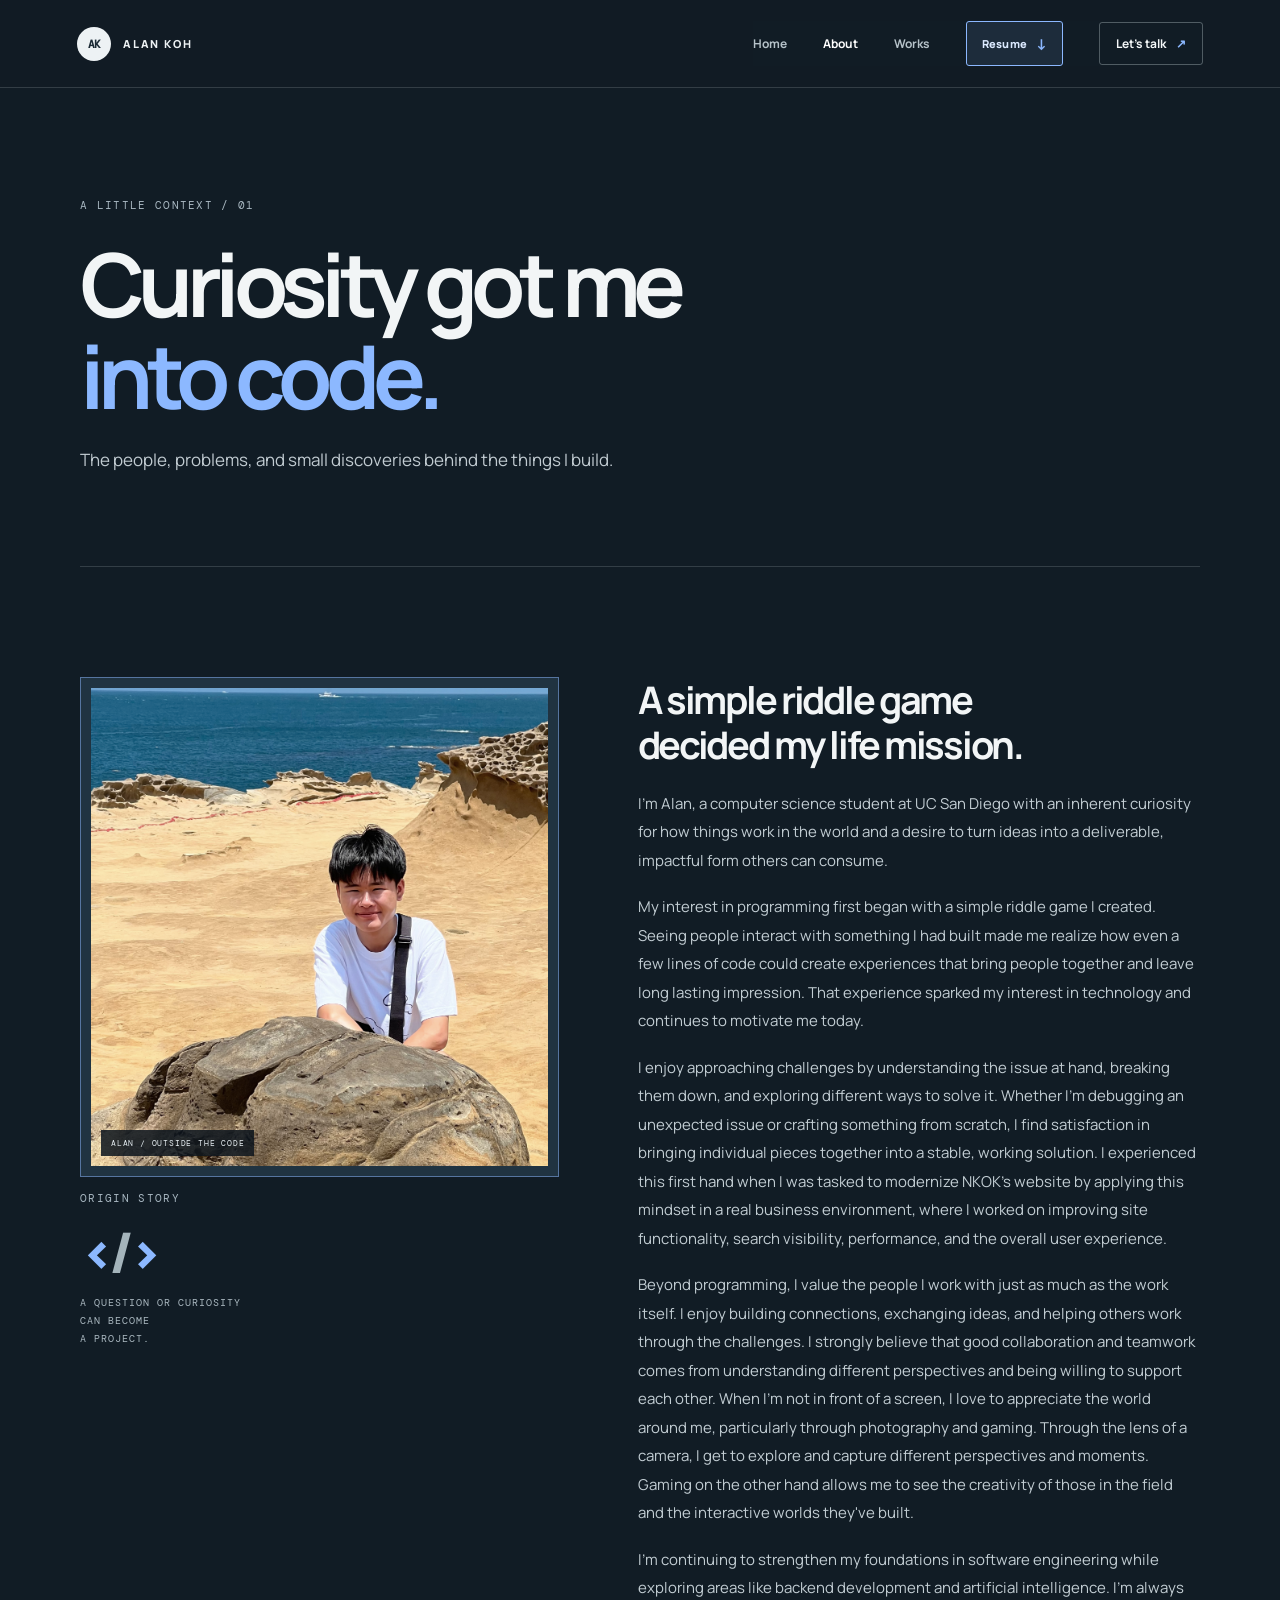
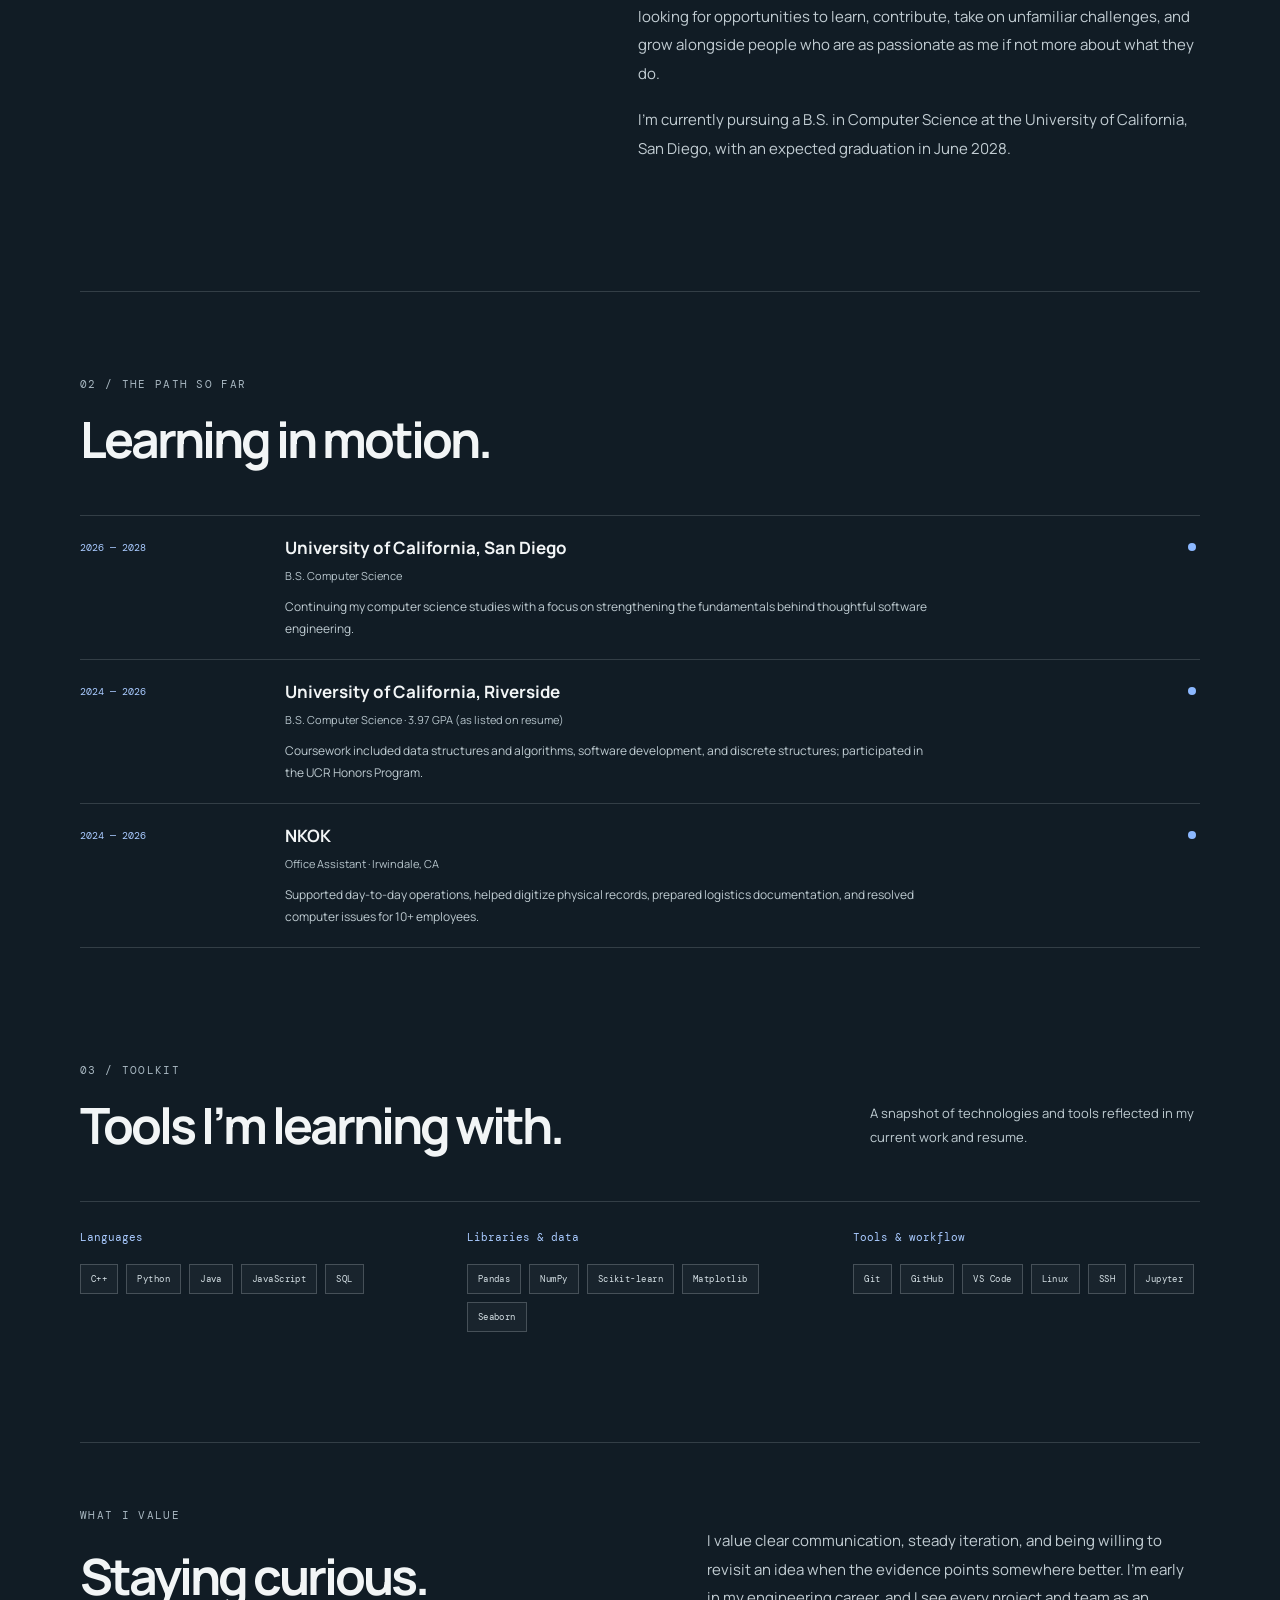
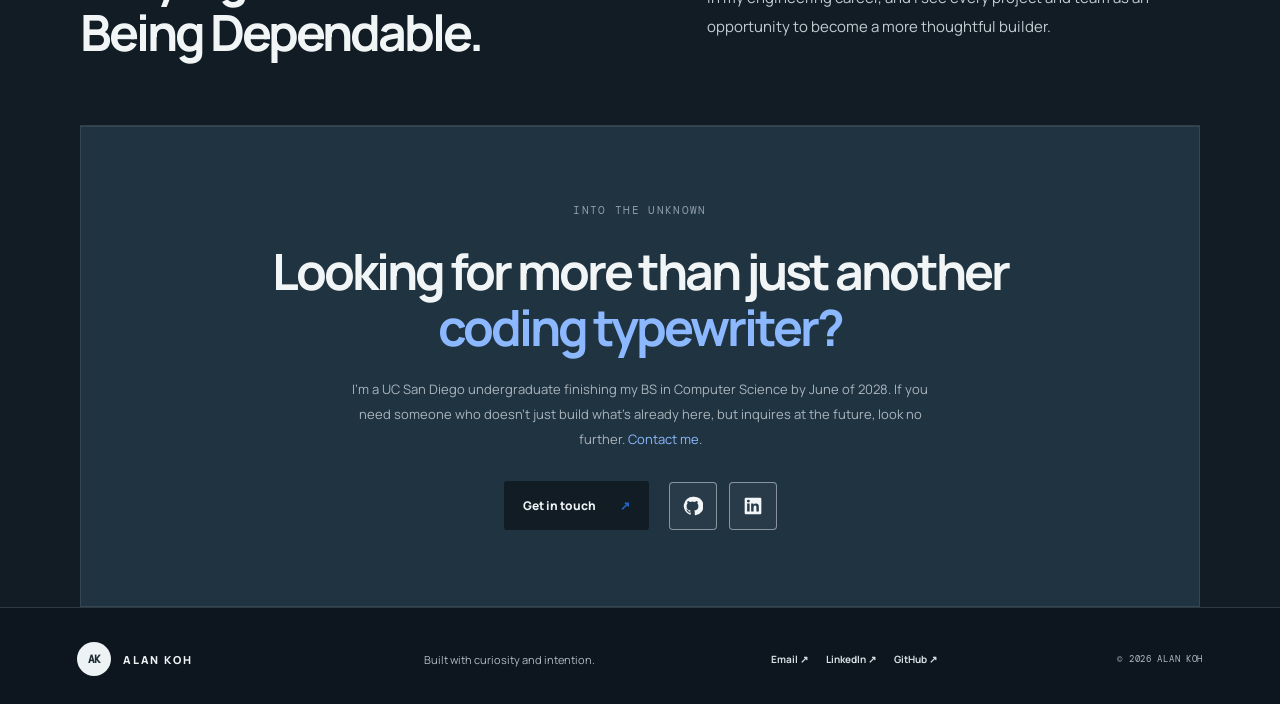
==== about.html @ 373a8d0a "Add files via upload" ====
<!doctype html>
<html lang="en">
<head>
  <meta charset="utf-8"><meta name="viewport" content="width=device-width, initial-scale=1">
  <meta name="description" content="Learn more about Alan Koh, his background, experience, and approach to software engineering.">
  <meta name="theme-color" content="#101820"><title>About — Alan Koh</title>
  <link rel="preconnect" href="https://fonts.googleapis.com"><link rel="preconnect" href="https://fonts.gstatic.com" crossorigin>
  <link href="https://fonts.googleapis.com/css2?family=DM+Mono:wght@400;500&family=Manrope:wght@400;500;600;700;800&display=swap" rel="stylesheet">
  <link rel="stylesheet" href="assets/style.css"><script defer src="assets/site.js"></script>
</head>
<body><div class="site-shell">
<header class="site-header"><a class="wordmark" href="index.html"><span class="wordmark-mark">AK</span><span>ALAN KOH</span></a><button class="menu-toggle" aria-label="Toggle navigation" aria-expanded="false"><span></span><span></span></button><nav class="main-nav" aria-label="Main navigation"><a href="index.html">Home</a><a class="active" href="about.html">About</a><a href="works.html">Works</a><a class="nav-resume" href="https://39cb35be-404a-4f69-bfd4-2a5bba28d66d.filesusr.com/ugd/92d618_fe6b2b9c7606484ca47e5986a2db0564.pdf" target="_blank" rel="noreferrer">Resume <span>↓</span></a><a class="nav-contact" href="mailto:alankoh1122@outlook.com">Let’s talk <span>↗</span></a></nav></header>
<main>
  <section class="page-hero section-wrap"><p class="eyebrow">A LITTLE CONTEXT / 01</p><h1>Curiosity got me<br><span class="accent-text">into code.</span></h1><p class="page-lede">The people, problems, and small discoveries behind the things I build.</p></section>
  <section class="section-wrap about-story"><div class="about-left-column"><div class="about-photo"><img src="assets/images/about-me.jpeg" alt="Alan Koh" loading="lazy"><span>ALAN / OUTSIDE THE CODE</span></div><div class="story-aside"><p class="eyebrow">ORIGIN STORY</p><div class="story-mark">&lt;<span>/</span>&gt;</div><p class="mono-note">A QUESTION OR CURIOSITY<br>CAN BECOME<br>A PROJECT.</p></div></div><div class="story-body"><h2>A simple riddle game<br>decided my life mission.</h2><p>I'm Alan, a computer science student at UC San Diego with an inherent curiosity for how things work in the world and a desire to turn ideas into a deliverable, impactful form others can consume.</p><p>My interest in programming first began with a simple riddle game I created. Seeing people interact with something I had built made me realize how even a few lines of code could create experiences that bring people together and leave long lasting impression. That experience sparked my interest in technology and continues to motivate me today.</p><p>I enjoy approaching challenges by understanding the issue at hand, breaking them down, and exploring different ways to solve it. Whether I'm debugging an unexpected issue or crafting something from scratch, I find satisfaction in bringing individual pieces together into a stable, working solution. I experienced this first hand when I was tasked to modernize NKOK's website by applying this mindset in a real business environment, where I worked on improving site functionality, search visibility, performance, and the overall user experience.</p><p>Beyond programming, I value the people I work with just as much as the work itself. I enjoy building connections, exchanging ideas, and helping others work through the challenges. I strongly believe that good collaboration and teamwork comes from understanding different perspectives and being willing to support each other. When I'm not in front of a screen, I love to appreciate the world around me, particularly through photography and gaming. Through the lens of a camera, I get to explore and capture different perspectives and moments. Gaming on the other hand allows me to see the creativity of those in the field and the interactive worlds they've built.</p><p>I'm continuing to strengthen my foundations in software engineering while exploring areas like backend development and artificial intelligence. I'm always looking for opportunities to learn, contribute, take on unfamiliar challenges, and grow alongside people who are as passionate as me if not more about what they do.</p><p>I’m currently pursuing a B.S. in Computer Science at the University of California, San Diego, with an expected graduation in June 2028.</p></div></section>
  <section class="section-wrap timeline-section"><div class="section-heading"><div><p class="eyebrow">02 / THE PATH SO FAR</p><h2>Learning in motion.</h2></div></div><div class="timeline">
    <article class="timeline-item"><div class="timeline-date">2026 — 2028</div><div><h3>University of California, San Diego</h3><p class="timeline-role">B.S. Computer Science</p><p>Continuing my computer science studies with a focus on strengthening the fundamentals behind thoughtful software engineering.</p></div><span class="timeline-dot"></span></article>
    <article class="timeline-item"><div class="timeline-date">2024 — 2026</div><div><h3>University of California, Riverside</h3><p class="timeline-role">B.S. Computer Science · 3.97 GPA (as listed on resume)</p><p>Coursework included data structures and algorithms, software development, and discrete structures; participated in the UCR Honors Program.</p></div><span class="timeline-dot"></span></article>
    <article class="timeline-item"><div class="timeline-date">2024 — 2026</div><div><h3>NKOK</h3><p class="timeline-role">Office Assistant · Irwindale, CA</p><p>Supported day-to-day operations, helped digitize physical records, prepared logistics documentation, and resolved computer issues for 10+ employees.</p></div><span class="timeline-dot"></span></article>
  </div></section>
  <section class="section-wrap skills-section"><div class="section-heading"><div><p class="eyebrow">03 / TOOLKIT</p><h2>Tools I’m learning with.</h2></div><p class="section-note">A snapshot of technologies and tools reflected in my current work and resume.</p></div><div class="skills-layout">
    <div class="skill-group"><h3>Languages</h3><div class="skill-pills"><span>C++</span><span>Python</span><span>Java</span><span>JavaScript</span><span>SQL</span></div></div>
    <div class="skill-group"><h3>Libraries & data</h3><div class="skill-pills"><span>Pandas</span><span>NumPy</span><span>Scikit-learn</span><span>Matplotlib</span><span>Seaborn</span></div></div>
    <div class="skill-group"><h3>Tools & workflow</h3><div class="skill-pills"><span>Git</span><span>GitHub</span><span>VS Code</span><span>Linux</span><span>SSH</span><span>Jupyter</span></div></div>
  </div></section>
  <section class="section-wrap about-note"><div><p class="eyebrow">WHAT I VALUE</p><h2>Staying curious.<br>Being Dependable.</h2></div><p>I value clear communication, steady iteration, and being willing to revisit an idea when the evidence points somewhere better. I’m early in my engineering career, and I see every project and team as an opportunity to become a more thoughtful builder.</p></section>
  <section class="section-wrap closing-cta">
        <p class="eyebrow">INTO THE UNKNOWN</p>
        <h2>Looking for more than just another <span class="accent-text">coding typewriter?</span></h2>
        <p>I'm a UC San Diego undergraduate finishing my BS in Computer Science by June of 2028. If you need someone who doesn't just build what's already here, but inquires at the future, look no further. <span class="accent-text">Contact me</span>.</p>
        <div class="closing-actions">
          <a class="button button-primary" href="mailto:alankoh1122@outlook.com">Get in touch <span>↗</span></a>
          <a class="social-button" href="https://github.com/TheMining2" target="_blank" rel="noopener noreferrer" aria-label="Visit Alan Koh on GitHub" title="GitHub"><svg viewBox="0 0 24 24" aria-hidden="true"><path d="M12 .9a11.1 11.1 0 0 0-3.51 21.63c.55.1.76-.24.76-.54v-2.08c-3.1.67-3.76-1.32-3.76-1.32-.5-1.28-1.23-1.62-1.23-1.62-1.01-.69.08-.68.08-.68 1.12.08 1.71 1.15 1.71 1.15 1 .1.1 2.01 2.65 1.5.1-.72.39-1.22.7-1.5-2.48-.28-5.09-1.24-5.09-5.53 0-1.22.44-2.22 1.15-3-.12-.28-.5-1.42.11-2.96 0 0 .94-.3 3.05 1.15a10.6 10.6 0 0 1 5.55 0c2.11-1.45 3.05-1.15 3.05-1.15.61 1.54.23 2.68.11 2.96.72.78 1.15 1.78 1.15 3 0 4.3-2.61 5.24-5.1 5.52.4.35.75 1.03.75 2.08v3.08c0 .3.2.65.77.54A11.1 11.1 0 0 0 12 .9Z"/></svg></a>
          <a class="social-button" href="https://www.linkedin.com/in/alankoh-b17782332/" target="_blank" rel="noopener noreferrer" aria-label="Visit Alan Koh on LinkedIn" title="LinkedIn"><svg viewBox="0 0 24 24" aria-hidden="true"><path d="M20.45 2H3.55C2.69 2 2 2.68 2 3.52v16.96c0 .84.69 1.52 1.55 1.52h16.9c.86 0 1.55-.68 1.55-1.52V3.52c0-.84-.69-1.52-1.55-1.52ZM7.93 18.7H4.96V9.14h2.97v9.56ZM6.45 7.83a1.72 1.72 0 1 1 .02-3.44 1.72 1.72 0 0 1-.02 3.44ZM19.04 18.7h-2.96v-4.65c0-1.11-.02-2.54-1.55-2.54-1.55 0-1.79 1.21-1.79 2.46v4.73H9.78V9.14h2.84v1.31h.04c.4-.75 1.36-1.55 2.8-1.55 3 0 3.58 1.98 3.58 4.56v5.24Z"/></svg></a>
        </div>
      </section>
</main>
<footer class="site-footer"><a class="wordmark" href="index.html"><span class="wordmark-mark">AK</span><span>ALAN KOH</span></a><p>Built with curiosity and intention.</p><div class="footer-links"><a href="mailto:alankoh1122@outlook.com">Email ↗</a><a href="https://www.linkedin.com/in/alankoh-b17782332/" target="_blank" rel="noreferrer">LinkedIn ↗</a><a href="https://github.com/alan-koh" target="_blank" rel="noreferrer">GitHub ↗</a></div><small>© <span data-year></span> ALAN KOH</small></footer>
</div></body></html>
---- assets/style.css ----
:root{--ink:#101820;--ink-2:#18232d;--paper:#f2f1ed;--paper-2:#e8e8e2;--white:#fffefa;--muted:#777f84;--line:rgba(16,24,32,.14);--blue:#5a9cff;--blue-dark:#2468c7;--mint:#a8d8cc;--mono:"DM Mono",monospace;--sans:"Manrope",sans-serif}
*{box-sizing:border-box}html{scroll-behavior:smooth}body{margin:0;background:var(--paper);color:var(--ink);font-family:var(--sans);-webkit-font-smoothing:antialiased}a{color:inherit;text-decoration:none}.site-shell{overflow:hidden}.site-header{height:88px;padding:0 max(6vw,24px);display:flex;align-items:center;justify-content:space-between;border-bottom:1px solid var(--line);position:relative;z-index:10}.wordmark{display:flex;align-items:center;gap:12px;font-size:11px;font-weight:800;letter-spacing:.17em}.wordmark-mark{width:34px;height:34px;border-radius:50%;display:grid;place-items:center;background:var(--ink);color:var(--white);font-family:var(--mono);font-size:11px;letter-spacing:-.08em}.main-nav{display:flex;align-items:center;gap:36px;font-size:12px;font-weight:700}.main-nav>a{color:#737b80;transition:color .2s}.main-nav>a:hover,.main-nav>a.active{color:var(--ink)}.main-nav .nav-contact{color:var(--ink);border:1px solid var(--line);padding:12px 16px;border-radius:3px}.nav-contact span{color:var(--blue-dark);margin-left:8px}.menu-toggle{display:none;background:none;border:0;padding:8px}.section-wrap{width:min(1120px,88vw);margin-inline:auto}.hero{min-height:650px;padding:104px 0 100px;display:grid;grid-template-columns:1.1fr .9fr;align-items:center;gap:40px}.eyebrow{font:11px var(--mono);letter-spacing:.12em;color:#788187;margin:0 0 26px}.status-dot{display:inline-block;width:7px;height:7px;border-radius:50%;background:#60aa87;margin-right:9px;box-shadow:0 0 0 4px rgba(96,170,135,.13)}h1,h2,h3,p{margin-top:0}.hero h1,.page-hero h1{font-size:clamp(48px,6.6vw,82px);line-height:1.04;letter-spacing:-.075em;font-weight:700;max-width:720px;margin:0 0 28px}.accent-text{color:var(--blue-dark)}.hero-lede,.page-lede{font-size:17px;line-height:1.8;color:#626c72;max-width:550px;margin-bottom:34px}.hero-actions{display:flex;align-items:center;gap:28px}.button{display:inline-flex;align-items:center;gap:24px;padding:16px 19px;font-size:12px;font-weight:800;border-radius:3px;transition:transform .2s,background .2s}.button:hover{transform:translateY(-2px)}.button-primary{background:var(--ink);color:var(--white)}.button-primary span{color:var(--blue)}.text-link{font-size:12px;font-weight:800;border-bottom:1px solid #aab0b2;padding-bottom:6px}.text-link span{color:var(--blue-dark);margin-left:8px}.hero-meta{display:flex;gap:26px;margin-top:72px;color:#81898d;font:10px var(--mono);letter-spacing:.04em}.hero-meta b{color:var(--blue-dark);margin-right:7px}.hero-art{height:410px;position:relative;display:grid;place-items:center;background:var(--ink);border-radius:2px;overflow:hidden}.hero-art:before{content:"";position:absolute;inset:0;background:linear-gradient(135deg,transparent 45%,rgba(90,156,255,.13)),radial-gradient(circle at 50% 50%,#263c4e 0,transparent 55%)}.art-orbit{position:absolute;border:1px solid rgba(168,216,204,.3);border-radius:50%;transform:rotate(-28deg)}.orbit-one{width:290px;height:160px}.orbit-two{width:350px;height:230px;transform:rotate(48deg);border-color:rgba(90,156,255,.38)}.art-core{width:145px;height:145px;border-radius:50%;background:var(--paper);display:flex;flex-direction:column;align-items:center;justify-content:center;z-index:1;box-shadow:0 0 70px rgba(90,156,255,.18)}.art-core span{font-size:42px;letter-spacing:-.1em;font-weight:800}.art-core small{font:8px var(--mono);letter-spacing:.08em;color:#7b858a;margin-top:8px}.art-chip{position:absolute;color:#dbe7f4;border:1px solid rgba(255,255,255,.2);background:rgba(255,255,255,.06);padding:9px 12px;font:10px var(--mono);letter-spacing:.1em;z-index:2}.chip-top{top:48px;left:48px}.chip-right{right:32px;top:48%}.chip-bottom{bottom:42px;left:50px}.art-cross{position:absolute;right:52px;bottom:38px;color:var(--mint);font-size:24px}.ticker{background:var(--ink);color:#dfe8ed;overflow:hidden;padding:19px 0}.ticker-track{display:flex;align-items:center;justify-content:space-around;gap:36px;white-space:nowrap;font:10px var(--mono);letter-spacing:.14em}.ticker i{font-style:normal;color:var(--blue)}.intro-grid{padding:128px 0;display:grid;grid-template-columns:1fr 1fr;gap:12%}.intro-grid h2,.section-heading h2,.closing-cta h2,.about-note h2,.work-end h2{font-size:clamp(34px,4vw,50px);line-height:1.12;letter-spacing:-.06em;margin:0}.muted{color:#a1a8aa}.intro-copy{padding-top:34px}.intro-copy p,.story-body p,.about-note>p{font-size:15px;line-height:1.95;color:#606b71}.intro-copy .text-link{display:inline-block;margin-top:12px}.approach-section{padding:94px 0 116px;border-top:1px solid var(--line)}.section-heading{display:flex;align-items:end;justify-content:space-between;gap:40px;margin-bottom:48px}.section-heading .eyebrow{margin-bottom:20px}.section-note{max-width:330px;color:#788187;font-size:13px;line-height:1.8;margin:0 0 4px}.approach-grid{display:grid;grid-template-columns:repeat(4,1fr);border-top:1px solid var(--line);border-bottom:1px solid var(--line)}.approach-card{position:relative;padding:28px 23px 32px 0;min-height:250px;border-right:1px solid var(--line)}.approach-card:not(:first-child){padding-left:23px}.approach-card:last-child{border-right:0}.step-number{font:10px var(--mono);color:var(--blue-dark)}.step-icon{font-size:25px;color:var(--blue-dark);margin:30px 0 18px}.approach-card h3{font-size:16px;letter-spacing:-.03em;margin-bottom:12px}.approach-card p{font-size:12px;line-height:1.85;color:#737d82;margin:0}.featured-section{padding:25px 0 130px}.featured-project{display:grid;grid-template-columns:1.1fr .9fr;background:var(--white);border:1px solid var(--line);transition:transform .25s,box-shadow .25s}.featured-project:hover{transform:translateY(-4px);box-shadow:0 18px 50px rgba(16,24,32,.08)}.project-visual,.work-art{min-height:360px;position:relative;overflow:hidden;background:#172735}.visual-label{position:absolute;top:25px;left:27px;color:#a8b7c3;font:9px var(--mono);letter-spacing:.12em}.visual-index{position:absolute;right:26px;bottom:20px;color:rgba(255,255,255,.5);font:12px var(--mono)}.visual-nkok{background:radial-gradient(circle at 65% 45%,#314b60,#14222e 68%)}.browser-window{position:absolute;width:65%;height:220px;left:17%;top:23%;background:#f6f6f1;border-radius:5px;box-shadow:0 24px 70px rgba(0,0,0,.35);transform:rotate(-4deg)}.browser-bar{height:25px;background:#e5e7e3;border-radius:5px 5px 0 0;display:flex;align-items:center;gap:5px;padding-left:11px}.browser-bar i{width:5px;height:5px;border-radius:50%;background:#a6adae}.browser-content{padding:30px 28px}.browser-logo{font-size:20px;font-weight:800;letter-spacing:.12em}.browser-line{height:7px;width:76%;background:#d7dddc;margin-top:22px}.browser-line.short{width:48%;margin-top:8px}.browser-button{width:68px;height:20px;background:#263f52;margin-top:25px;border-radius:2px}.featured-copy{padding:56px 48px;display:flex;flex-direction:column;align-items:flex-start;justify-content:center}.featured-copy .eyebrow{margin-bottom:16px}.featured-copy h3{font-size:28px;letter-spacing:-.06em;margin-bottom:15px}.featured-copy>p:not(.eyebrow){font-size:13px;line-height:1.9;color:#6f797e}.tag-row{display:flex;flex-wrap:wrap;gap:7px;margin:12px 0 28px}.tag-row span,.skill-pills span{font:9px var(--mono);letter-spacing:.05em;padding:8px 10px;border:1px solid var(--line);color:#667177}.project-cta{font-size:11px;font-weight:800;margin-top:4px}.project-cta b{color:var(--blue-dark);margin-left:9px}.closing-cta{background:var(--ink);color:var(--white);padding:76px 8%;margin-bottom:100px;text-align:center}.closing-cta .eyebrow{color:#8d9ca5}.closing-cta h2{max-width:750px;margin:0 auto 22px}.closing-cta .accent-text{color:var(--blue)}.closing-cta>p:not(.eyebrow){max-width:590px;margin:0 auto 30px;color:#aab5bc;font-size:13px;line-height:1.9}.closing-cta .button{background:var(--paper);color:var(--ink)}.site-footer{border-top:1px solid var(--line);padding:34px max(6vw,24px) 28px;display:grid;grid-template-columns:1fr 1fr 1fr auto;align-items:center;gap:20px}.site-footer>p{font-size:11px;color:#8a9295;margin:0}.footer-links{display:flex;gap:18px;font-size:10px;font-weight:700}.footer-links a:hover{color:var(--blue-dark)}.site-footer small{font:9px var(--mono);color:#92999b;letter-spacing:.08em}
.page-hero{padding:110px 0 90px;border-bottom:1px solid var(--line)}.page-hero h1{font-size:clamp(54px,7vw,88px);margin-bottom:24px}.page-lede{max-width:610px;margin-bottom:0}.about-story{padding:110px 0;display:grid;grid-template-columns:.55fr 1.45fr;gap:12%}.story-mark{font-size:74px;letter-spacing:-.12em;font-weight:800;color:var(--blue-dark);margin:50px 0 20px}.story-mark span{color:#a4b4bb}.mono-note{font:10px/1.8 var(--mono);letter-spacing:.1em;color:#8a9499}.story-body h2{font-size:38px;letter-spacing:-.06em;line-height:1.2;margin:0 0 28px}.story-body p{max-width:700px}.timeline-section{padding:85px 0 115px;border-top:1px solid var(--line)}.timeline{border-top:1px solid var(--line)}.timeline-item{display:grid;grid-template-columns:180px 1fr 12px;gap:35px;padding:30px 0;border-bottom:1px solid var(--line);position:relative}.timeline-date{font:10px var(--mono);color:var(--blue-dark);padding-top:5px}.timeline-item h3{font-size:17px;margin:0 0 7px}.timeline-role{font-size:11px!important;color:#68747a!important;margin-bottom:10px!important}.timeline-item p{font-size:12px;line-height:1.8;color:#7b858a;max-width:650px;margin:0}.timeline-dot{width:8px;height:8px;border-radius:50%;background:var(--blue);margin-top:7px}.skills-section{padding:0 0 110px}.skills-layout{display:grid;grid-template-columns:repeat(3,1fr);gap:40px;border-top:1px solid var(--line);padding-top:28px}.skill-group h3{font:11px var(--mono);color:#7a858a;margin-bottom:20px}.skill-pills{display:flex;flex-wrap:wrap;gap:8px}.about-note{padding:65px 0;border-top:1px solid var(--line);border-bottom:1px solid var(--line);display:grid;grid-template-columns:1fr 1fr;gap:12%;align-items:center}.about-note>p{margin:0}.compact{margin-top:90px;padding:58px 8%}.compact h2{font-size:38px;margin-bottom:26px}.compact .button{margin-top:5px}
.work-list{padding:55px 0 100px}.work-card{display:grid;grid-template-columns:.92fr 1.08fr;background:var(--white);border:1px solid var(--line);margin-bottom:28px;scroll-margin-top:25px}.work-art{min-height:420px}.work-content{padding:44px 48px}.work-kicker{display:flex;justify-content:space-between;gap:20px;font:9px var(--mono);letter-spacing:.1em;color:var(--blue-dark);margin-bottom:20px}.work-content h2{font-size:29px;letter-spacing:-.06em;margin-bottom:14px}.work-summary{font-size:13px;line-height:1.85;color:#6c777d;margin-bottom:28px}.detail-block h3{font:10px var(--mono);letter-spacing:.1em;color:#7b858a;margin-bottom:12px}.detail-block ul{padding-left:18px;margin:0;color:#68747a;font-size:12px;line-height:1.9}.detail-block li{padding-left:4px;margin-bottom:6px}.work-content .tag-row{margin:24px 0 12px}.project-footnote{font-size:10px;line-height:1.7;color:#92999b;margin:12px 0 0}.visual-data{background:radial-gradient(circle at 55% 50%,#344e60,#152430 68%)}.data-graphic{position:absolute;left:12%;right:12%;top:24%;height:220px;border-left:1px solid rgba(255,255,255,.4);border-bottom:1px solid rgba(255,255,255,.4);background:repeating-linear-gradient(0deg,transparent 0 43px,rgba(255,255,255,.07) 44px 45px),repeating-linear-gradient(90deg,transparent 0 55px,rgba(255,255,255,.06) 56px 57px)}.data-curve{position:absolute;left:4%;top:22%;width:90%;height:55%;border-top:3px solid var(--blue);border-radius:50%;transform:rotate(-13deg);filter:drop-shadow(0 0 8px rgba(90,156,255,.4))}.data-point{position:absolute;width:9px;height:9px;background:var(--mint);border-radius:50%;box-shadow:0 0 0 5px rgba(168,216,204,.12)}.p1{left:17%;top:60%}.p2{left:38%;top:42%}.p3{left:62%;top:49%}.p4{left:82%;top:23%}.data-caption{position:absolute;bottom:-35px;left:0;color:#aab8c0;font:8px var(--mono);letter-spacing:.1em}.visual-code{background:#17212b;display:grid;place-items:center}.terminal-card{width:72%;background:#0d151c;border:1px solid #3b4b57;box-shadow:0 25px 65px rgba(0,0,0,.35);transform:rotate(2deg)}.terminal-top{padding:12px 16px;border-bottom:1px solid #293844;display:flex;justify-content:space-between;color:#82949f;font:9px var(--mono)}.terminal-card pre{padding:22px 25px;color:#d4e2e8;font:12px/2 var(--mono);white-space:pre-wrap}.code-muted{color:#95a4ac}.code-blue{color:#78b4ff}.code-cursor{color:var(--mint)}.visual-bingo{background:radial-gradient(circle at 50% 50%,#334d5c,#16232d 70%);display:grid;place-items:center}.bingo-board{width:245px;height:245px;display:grid;grid-template-columns:repeat(5,1fr);gap:5px;transform:rotate(-5deg);padding:9px;background:#e9ece7;box-shadow:0 25px 55px rgba(0,0,0,.3)}.bingo-board span,.bingo-board b{display:grid;place-items:center;background:#d5e0df;color:#243744;font:13px var(--mono);font-weight:500}.bingo-board span{background:#263f52;color:white}.bingo-board b{font-size:11px}.bingo-board b:nth-of-type(3){background:#8bb8bc;color:#10202a}.work-end{padding:25px 0 110px}.work-end h2{margin-bottom:18px}.work-end>p:not(.eyebrow){font-size:13px;color:#737d82;line-height:1.8;max-width:560px}.work-end .text-link{display:inline-block;margin-top:12px}
@media(max-width:800px){.site-header{height:72px}.menu-toggle{display:flex;flex-direction:column;gap:5px}.menu-toggle span{width:22px;height:1px;background:var(--ink)}.main-nav{display:none;position:absolute;top:71px;left:0;right:0;padding:25px 6vw 30px;background:var(--paper);border-bottom:1px solid var(--line);flex-direction:column;align-items:flex-start;gap:22px}.main-nav.open{display:flex}.hero{padding:75px 0;grid-template-columns:1fr;gap:55px}.hero-art{height:330px}.hero-meta{margin-top:48px}.intro-grid,.about-note{grid-template-columns:1fr;gap:30px;padding:85px 0}.intro-copy{padding-top:0}.approach-grid{grid-template-columns:repeat(2,1fr)}.approach-card:nth-child(2){border-right:0}.approach-card:nth-child(3){padding-left:0;border-top:1px solid var(--line)}.approach-card:nth-child(4){border-top:1px solid var(--line)}.featured-project,.work-card{grid-template-columns:1fr}.project-visual{min-height:320px}.featured-copy,.work-content{padding:36px 30px}.site-footer{grid-template-columns:1fr 1fr}.site-footer>p{grid-column:1/-1;grid-row:2}.footer-links{grid-column:1/-1;grid-row:3}.site-footer small{grid-column:2;grid-row:1;text-align:right}.about-story{grid-template-columns:1fr;gap:20px;padding:80px 0}.story-mark{margin:10px 0}.mono-note{display:none}.timeline-item{grid-template-columns:115px 1fr 10px;gap:15px}.skills-layout{grid-template-columns:1fr;gap:28px}.page-hero{padding:80px 0 65px}.work-art{min-height:330px}}
@media(max-width:480px){.section-wrap{width:88vw}.hero h1,.page-hero h1{font-size:49px}.hero-lede,.page-lede{font-size:14px}.hero-actions{align-items:flex-start;flex-direction:column;gap:20px}.hero-art{height:285px}.orbit-one{width:235px}.orbit-two{width:285px}.art-core{width:120px;height:120px}.art-core span{font-size:34px}.chip-top{left:20px;top:25px}.chip-bottom{left:20px;bottom:25px}.chip-right{right:15px}.art-cross{right:25px;bottom:25px}.hero-meta{gap:12px;flex-direction:column}.ticker-track{justify-content:flex-start;padding-left:20px}.section-heading{align-items:flex-start;flex-direction:column;gap:20px}.approach-grid{grid-template-columns:1fr}.approach-card,.approach-card:not(:first-child){padding:24px 0;border-right:0;border-top:1px solid var(--line);min-height:0}.approach-card:first-child{border-top:0}.step-icon{margin:18px 0 10px}.featured-section{padding-bottom:85px}.closing-cta{padding:55px 7%;margin-bottom:70px}.closing-cta h2{font-size:34px}.site-footer{padding-top:28px}.footer-links{flex-wrap:wrap}.timeline-item{grid-template-columns:1fr 10px;gap:6px}.timeline-date{grid-column:1/-1}.timeline-item>div:nth-child(2){grid-column:1}.timeline-dot{grid-column:2;grid-row:2}.story-body h2{font-size:32px}.work-content h2{font-size:25px}.work-kicker{font-size:8px}.bingo-board{width:220px;height:220px}}

/* High-contrast hybrid theme: editorial structure + technical details */
:root{--ink:#edf2f4;--ink-2:#dce5e9;--paper:#111c25;--paper-2:#1b2a35;--white:#1b2a35;--muted:#b8c5cc;--line:rgba(226,237,242,.16);--blue:#8cb8ff;--blue-dark:#8cb8ff;--mint:#a8d8cc}
body{background:var(--paper);color:var(--ink)}
.site-header{background:rgba(17,28,37,.96)}
.main-nav>a{color:#b6c2c9}.main-nav>a:hover,.main-nav>a.active{color:#fff}
.main-nav .nav-contact{color:#f5f8f9;border-color:rgba(226,237,242,.3)}
.nav-resume{display:inline-flex;align-items:center;gap:9px;padding:11px 15px;border:1px solid var(--blue);border-radius:3px;color:#dceaff!important;background:rgba(140,184,255,.1);font-size:11px;font-weight:800;letter-spacing:.02em;transition:background .18s,border-color .18s}
.nav-resume:hover{background:rgba(140,184,255,.2);border-color:#b5d1ff}
.nav-resume span{font-size:15px;color:var(--blue)}
.eyebrow{color:#a8b7c1}.hero-lede,.page-lede{color:#c1cbd1}.hero-meta{color:#aebbc3}.hero-meta b{color:var(--blue)}
h1,h2,h3{color:#f2f5f6}.muted{color:#aab9c2}.intro-copy p,.story-body p,.about-note>p{color:#c2cdd3;line-height:1.9}
.section-note,.timeline-item p,.work-summary,.work-end>p:not(.eyebrow){color:#bfccd2}.timeline-role{color:#b7c5cc!important}.mono-note,.project-footnote{color:#aab8c0}.timeline-date,.work-kicker,.skill-group h3{color:#a9caff}
.text-link{color:#e4edf2;border-color:#8094a2}.text-link:hover{color:var(--blue)}
.button{background:#eaf0f3;color:#12202a}.button-primary{background:#eaf0f3;color:#12202a}.button-primary span{color:#2468c7}
.featured-project,.work-card{background:#1b2a35;border-color:rgba(226,237,242,.16)}
.featured-copy p:not(.eyebrow),.work-content p:not(.eyebrow){color:#c3cdd2}
.tag-row span,.skill-pills span{border-color:rgba(226,237,242,.22);color:#d7e2e7;background:rgba(255,255,255,.035)}
.approach-card p{color:#c2cdd3}.step-number,.step-icon{color:#a9caff}
.site-footer{background:#0d161e}.site-footer>p,.site-footer small{color:#aebbc3}.footer-links a{color:#d5e0e5}
.menu-toggle span{background:#eef3f5}.main-nav{background:#111c25}.closing-cta{background:#203341;border:1px solid rgba(226,237,242,.1)}
/* Portraits are framed as real people, not decorative stock art. */
.hero-portrait{height:500px;max-width:440px;justify-self:end;width:100%;position:relative;background:#203341;padding:14px 14px 58px;isolation:isolate}
.hero-portrait img{width:100%;height:100%;object-fit:cover;object-position:center 34%;display:block;filter:saturate(.86);position:relative;z-index:1}
.portrait-frame{position:absolute;inset:0 0 44px 28px;border:1px solid rgba(140,184,255,.65);z-index:2;pointer-events:none}
.portrait-caption{position:absolute;left:14px;right:14px;bottom:17px;display:flex;justify-content:space-between;gap:12px;color:#c9d7df;font:8px var(--mono);letter-spacing:.11em}
.portrait-stamp{position:absolute;right:-22px;top:42px;background:#8cb8ff;color:#10202b;padding:13px 15px;font:10px/1.55 var(--mono);letter-spacing:.08em;z-index:3;transform:rotate(3deg)}
.character-strip{display:grid;grid-template-columns:.72fr 1.28fr;gap:9%;align-items:center;padding:35px 0 115px}
.character-photo{height:270px;max-width:290px;overflow:hidden;border:1px solid rgba(140,184,255,.5);padding:8px;background:#1b2a35;transform:rotate(-2deg)}
.character-photo img{width:100%;height:100%;object-fit:cover;object-position:center 38%;display:block;filter:saturate(.78)}
.character-copy h2{font-size:clamp(30px,4vw,46px);line-height:1.14;letter-spacing:-.06em;max-width:620px;margin-bottom:18px}
.character-copy>p:not(.eyebrow){max-width:650px;color:#c2cdd3;line-height:1.9;font-size:14px}
.about-photo{height:360px;max-width:320px;position:relative;padding:10px;background:#203341;border:1px solid rgba(140,184,255,.5);margin-top:8px}
.about-photo img{width:100%;height:100%;object-fit:cover;object-position:center 35%;display:block;filter:saturate(.82)}
.about-photo span{position:absolute;bottom:20px;left:20px;background:rgba(13,22,30,.86);padding:8px 10px;color:#e7eef2;font:8px var(--mono);letter-spacing:.1em}
/* Keep motion deliberately quiet and respect reduced-motion preferences. */
html{scroll-behavior:smooth}
.button,.featured-project,.nav-resume{transition:background-color .18s ease,border-color .18s ease,transform .18s ease}
.button:hover{transform:translateY(-1px)}
.featured-project:hover{transform:translateY(-2px);box-shadow:0 14px 34px rgba(0,0,0,.16)}
@media(max-width:800px){.hero-portrait{justify-self:center;height:430px;max-width:430px}.character-strip{grid-template-columns:1fr;gap:30px;padding:15px 0 85px}.character-photo{height:250px;width:240px}.about-photo{max-width:360px;height:350px}.nav-resume{padding:9px 12px}}
@media(max-width:480px){.hero-portrait{height:360px;max-width:340px}.portrait-stamp{right:-8px;top:28px}.portrait-caption{font-size:7px}.about-photo{height:320px}.character-copy h2{font-size:33px}}
@media(prefers-reduced-motion:reduce){html{scroll-behavior:auto}*,*::before,*::after{transition:none!important;animation:none!important;scroll-behavior:auto!important}}
@media(min-width:801px){.about-story{grid-template-columns:.78fr 1.22fr}.about-photo{grid-column:1;grid-row:1}.story-aside{grid-column:1;grid-row:2}.story-body{grid-column:2;grid-row:1 / span 2}}
@media(max-width:800px){.about-photo,.story-aside,.story-body{grid-column:1;grid-row:auto}}

/* Homepage closing links and the repositioned, high-contrast interest ticker. */
.closing-cta{margin-bottom:0}
.closing-actions{display:flex;justify-content:center;align-items:center;gap:12px;flex-wrap:wrap}
.closing-actions .button{margin-right:8px}
.social-button{width:48px;height:48px;display:inline-grid;place-items:center;border:1px solid rgba(234,240,243,.5);border-radius:4px;color:#f2f6f8;background:rgba(255,255,255,.045);transition:background-color .18s ease,border-color .18s ease}
.social-button svg{width:20px;height:20px;fill:currentColor}
.social-button:hover{background:#2468c7;border-color:#8cb8ff}
.ticker-bottom{margin-top:72px;background:#0b141c;color:#f4f7f9;border-top:1px solid rgba(226,237,242,.14);border-bottom:1px solid rgba(226,237,242,.14);padding:24px 0}
.ticker-bottom .ticker-track{color:#f4f7f9;gap:38px}
.ticker-bottom .ticker-track span{color:#f4f7f9}
.ticker-bottom .ticker-track i{color:#8cb8ff}
@media(max-width:800px){.closing-actions{gap:10px}.ticker-bottom{margin-top:58px}.ticker-bottom .ticker-track{justify-content:flex-start;padding-left:20px}}


/* Tighter rhythm and a larger, grouped About-page portrait column. */
.approach-card{min-height:210px;padding-top:22px;padding-bottom:24px}
.step-icon{margin:20px 0 13px}
.timeline-item{padding:20px 0;gap:25px}
.work-card{margin-bottom:20px}
.detail-block li{margin-bottom:3px}
.about-story{grid-template-columns:minmax(0,.92fr) minmax(0,1.08fr);gap:7%;align-items:start}
.about-left-column{grid-column:1;grid-row:1;display:flex;flex-direction:column;align-items:stretch;gap:14px;min-width:0}
.about-photo{width:100%;max-width:none;height:500px;margin:0;padding:10px}
.about-photo img{object-position:center 35%}
.story-aside{padding-top:0}
.story-aside .eyebrow{margin-bottom:8px}
.story-mark{font-size:56px;margin:0 0 4px}
.mono-note{margin-bottom:0}
.story-body{grid-column:2;grid-row:1;min-width:0}
.story-body h2{margin-bottom:22px}
.story-body p{margin-bottom:18px}
@media(max-width:800px){
  .about-story{grid-template-columns:1fr;gap:28px}
  .about-left-column,.story-body{grid-column:1;grid-row:auto}
  .about-photo{height:min(520px,115vw);max-width:440px}
  .story-aside{display:block}
  .timeline-item{padding:17px 0;gap:15px}
  .approach-card{min-height:0}
}
@media(max-width:480px){.about-photo{height:115vw;max-height:430px}.story-mark{font-size:48px}}
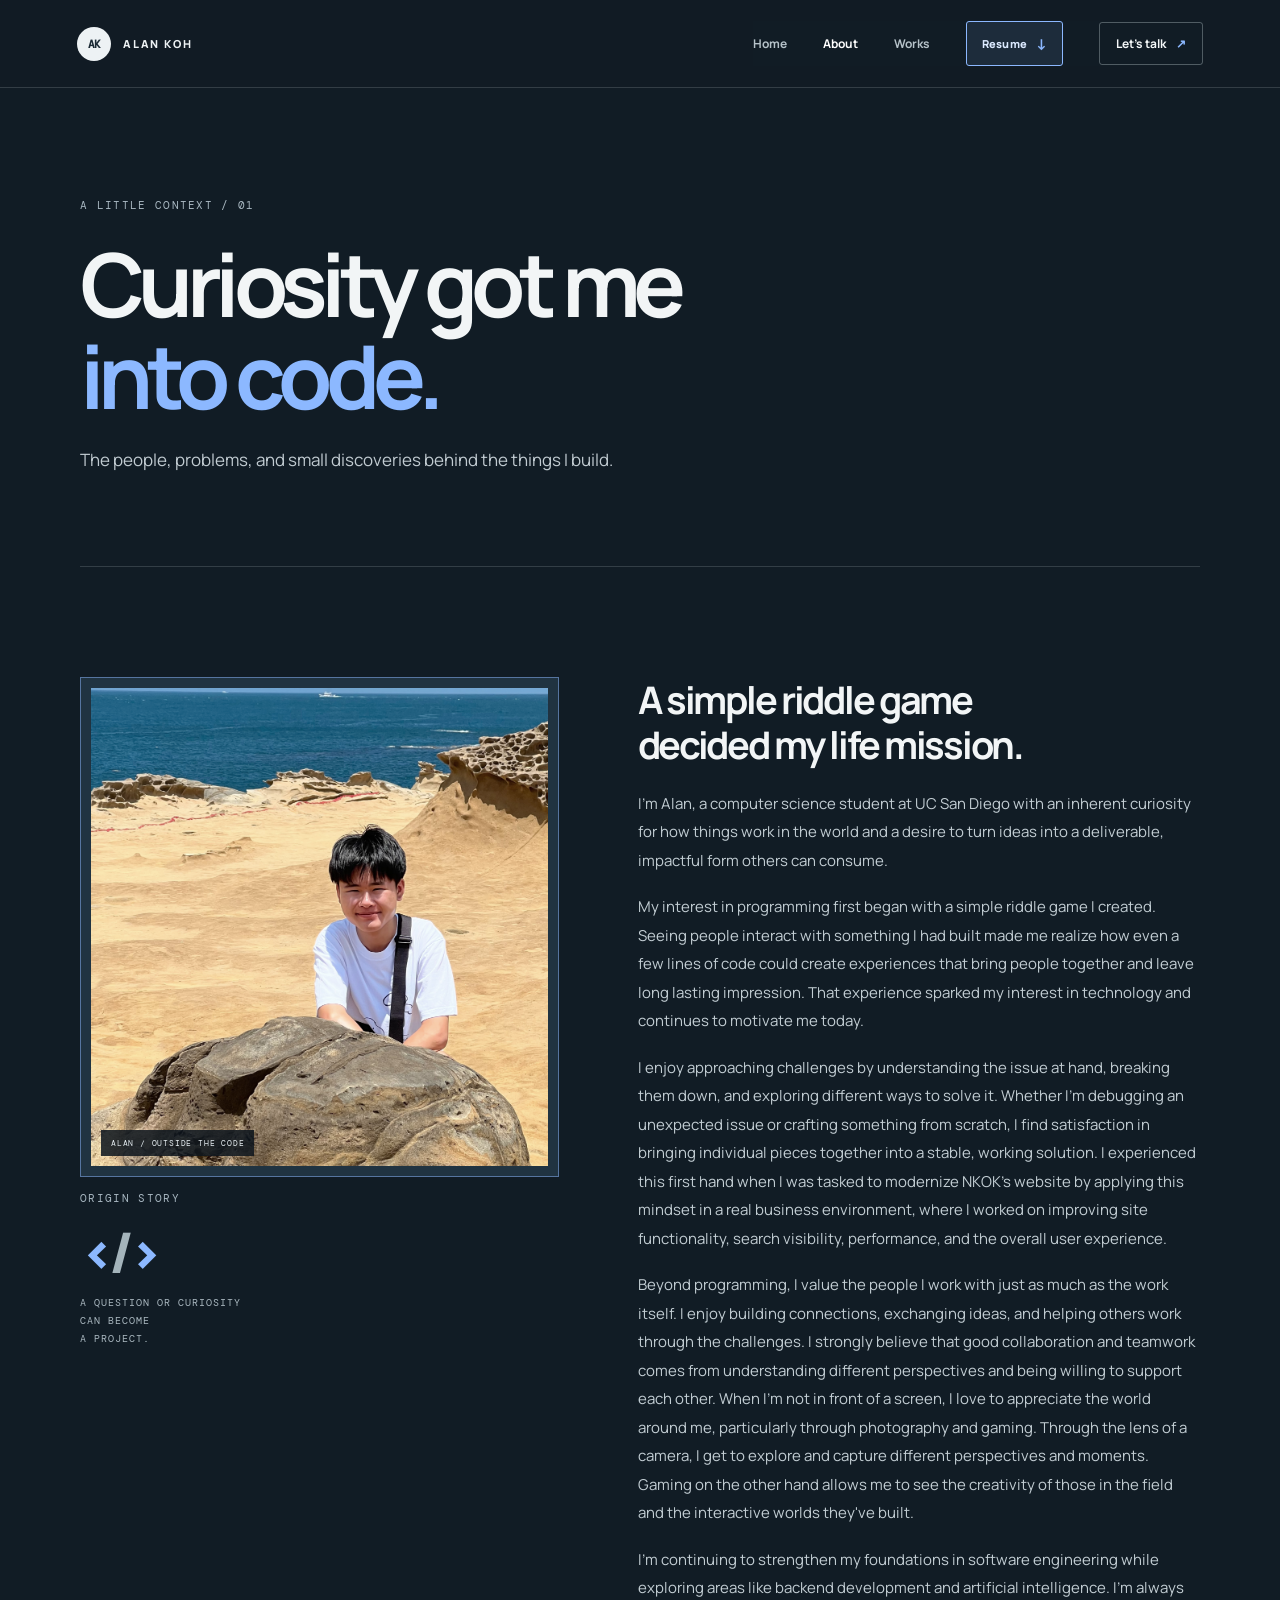
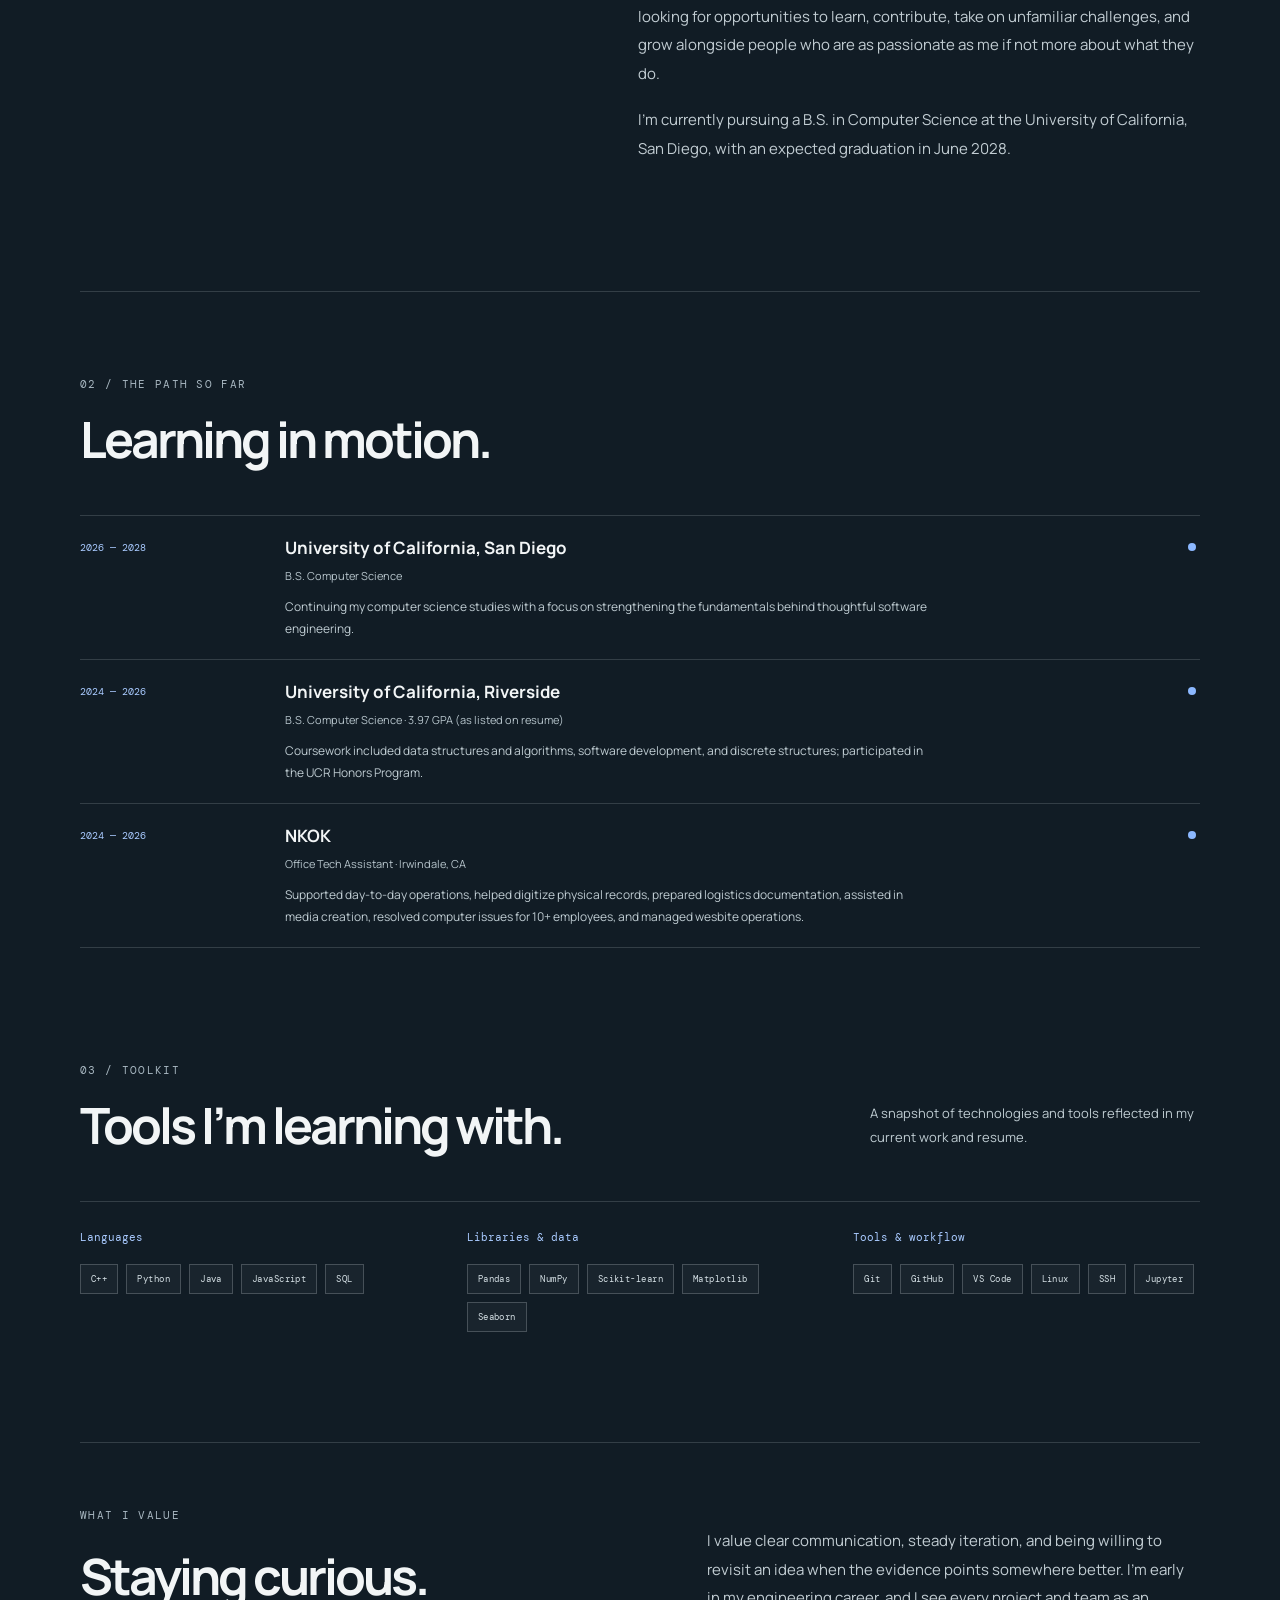
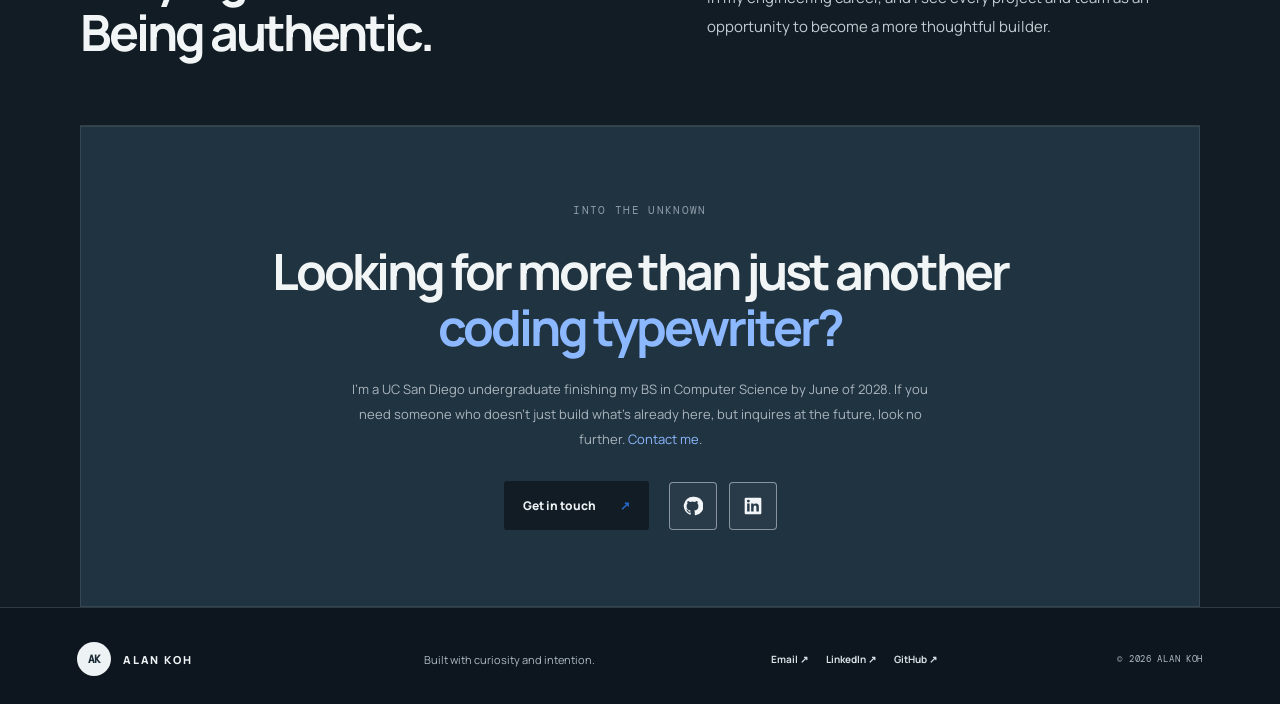
==== commit 47171a53: "Added Rights Reserved & updated site descriptions" ====
--- a/about.html
+++ b/about.html
@@ -9,31 +9,31 @@
   <link rel="stylesheet" href="assets/style.css"><script defer src="assets/site.js"></script>
 </head>
 <body><div class="site-shell">
-<header class="site-header"><a class="wordmark" href="index.html"><span class="wordmark-mark">AK</span><span>ALAN KOH</span></a><button class="menu-toggle" aria-label="Toggle navigation" aria-expanded="false"><span></span><span></span></button><nav class="main-nav" aria-label="Main navigation"><a href="index.html">Home</a><a class="active" href="about.html">About</a><a href="works.html">Works</a><a class="nav-resume" href="https://39cb35be-404a-4f69-bfd4-2a5bba28d66d.filesusr.com/ugd/92d618_fe6b2b9c7606484ca47e5986a2db0564.pdf" target="_blank" rel="noreferrer">Resume <span>↓</span></a><a class="nav-contact" href="mailto:alankoh1122@outlook.com">Let’s talk <span>↗</span></a></nav></header>
+<header class="site-header"><a class="wordmark" href="index.html"><span class="wordmark-mark">AK</span><span>ALAN KOH</span></a><button class="menu-toggle" aria-label="Toggle navigation" aria-expanded="false"><span></span><span></span></button><nav class="main-nav" aria-label="Main navigation"><a href="index.html">Home</a><a class="active" href="about.html">About</a><a href="works.html">Works</a><a class="nav-resume" href="assets/documents/Alan-Koh-Resume.pdf" target="_blank" rel="noreferrer">Resume <span>↓</span></a><a class="nav-contact" href="mailto:80-brevets-wards@icloud.com">Let’s talk <span>↗</span></a></nav></header>
 <main>
   <section class="page-hero section-wrap"><p class="eyebrow">A LITTLE CONTEXT / 01</p><h1>Curiosity got me<br><span class="accent-text">into code.</span></h1><p class="page-lede">The people, problems, and small discoveries behind the things I build.</p></section>
   <section class="section-wrap about-story"><div class="about-left-column"><div class="about-photo"><img src="assets/images/about-me.jpeg" alt="Alan Koh" loading="lazy"><span>ALAN / OUTSIDE THE CODE</span></div><div class="story-aside"><p class="eyebrow">ORIGIN STORY</p><div class="story-mark">&lt;<span>/</span>&gt;</div><p class="mono-note">A QUESTION OR CURIOSITY<br>CAN BECOME<br>A PROJECT.</p></div></div><div class="story-body"><h2>A simple riddle game<br>decided my life mission.</h2><p>I'm Alan, a computer science student at UC San Diego with an inherent curiosity for how things work in the world and a desire to turn ideas into a deliverable, impactful form others can consume.</p><p>My interest in programming first began with a simple riddle game I created. Seeing people interact with something I had built made me realize how even a few lines of code could create experiences that bring people together and leave long lasting impression. That experience sparked my interest in technology and continues to motivate me today.</p><p>I enjoy approaching challenges by understanding the issue at hand, breaking them down, and exploring different ways to solve it. Whether I'm debugging an unexpected issue or crafting something from scratch, I find satisfaction in bringing individual pieces together into a stable, working solution. I experienced this first hand when I was tasked to modernize NKOK's website by applying this mindset in a real business environment, where I worked on improving site functionality, search visibility, performance, and the overall user experience.</p><p>Beyond programming, I value the people I work with just as much as the work itself. I enjoy building connections, exchanging ideas, and helping others work through the challenges. I strongly believe that good collaboration and teamwork comes from understanding different perspectives and being willing to support each other. When I'm not in front of a screen, I love to appreciate the world around me, particularly through photography and gaming. Through the lens of a camera, I get to explore and capture different perspectives and moments. Gaming on the other hand allows me to see the creativity of those in the field and the interactive worlds they've built.</p><p>I'm continuing to strengthen my foundations in software engineering while exploring areas like backend development and artificial intelligence. I'm always looking for opportunities to learn, contribute, take on unfamiliar challenges, and grow alongside people who are as passionate as me if not more about what they do.</p><p>I’m currently pursuing a B.S. in Computer Science at the University of California, San Diego, with an expected graduation in June 2028.</p></div></section>
   <section class="section-wrap timeline-section"><div class="section-heading"><div><p class="eyebrow">02 / THE PATH SO FAR</p><h2>Learning in motion.</h2></div></div><div class="timeline">
     <article class="timeline-item"><div class="timeline-date">2026 — 2028</div><div><h3>University of California, San Diego</h3><p class="timeline-role">B.S. Computer Science</p><p>Continuing my computer science studies with a focus on strengthening the fundamentals behind thoughtful software engineering.</p></div><span class="timeline-dot"></span></article>
     <article class="timeline-item"><div class="timeline-date">2024 — 2026</div><div><h3>University of California, Riverside</h3><p class="timeline-role">B.S. Computer Science · 3.97 GPA (as listed on resume)</p><p>Coursework included data structures and algorithms, software development, and discrete structures; participated in the UCR Honors Program.</p></div><span class="timeline-dot"></span></article>
-    <article class="timeline-item"><div class="timeline-date">2024 — 2026</div><div><h3>NKOK</h3><p class="timeline-role">Office Assistant · Irwindale, CA</p><p>Supported day-to-day operations, helped digitize physical records, prepared logistics documentation, and resolved computer issues for 10+ employees.</p></div><span class="timeline-dot"></span></article>
+    <article class="timeline-item"><div class="timeline-date">2024 — 2026</div><div><h3>NKOK</h3><p class="timeline-role">Office Tech Assistant · Irwindale, CA</p><p>Supported day-to-day operations, helped digitize physical records, prepared logistics documentation, assisted in media creation, resolved computer issues for 10+ employees, and managed wesbite operations.</p></div><span class="timeline-dot"></span></article>
   </div></section>
   <section class="section-wrap skills-section"><div class="section-heading"><div><p class="eyebrow">03 / TOOLKIT</p><h2>Tools I’m learning with.</h2></div><p class="section-note">A snapshot of technologies and tools reflected in my current work and resume.</p></div><div class="skills-layout">
     <div class="skill-group"><h3>Languages</h3><div class="skill-pills"><span>C++</span><span>Python</span><span>Java</span><span>JavaScript</span><span>SQL</span></div></div>
     <div class="skill-group"><h3>Libraries & data</h3><div class="skill-pills"><span>Pandas</span><span>NumPy</span><span>Scikit-learn</span><span>Matplotlib</span><span>Seaborn</span></div></div>
     <div class="skill-group"><h3>Tools & workflow</h3><div class="skill-pills"><span>Git</span><span>GitHub</span><span>VS Code</span><span>Linux</span><span>SSH</span><span>Jupyter</span></div></div>
   </div></section>
-  <section class="section-wrap about-note"><div><p class="eyebrow">WHAT I VALUE</p><h2>Staying curious.<br>Being Dependable.</h2></div><p>I value clear communication, steady iteration, and being willing to revisit an idea when the evidence points somewhere better. I’m early in my engineering career, and I see every project and team as an opportunity to become a more thoughtful builder.</p></section>
+  <section class="section-wrap about-note"><div><p class="eyebrow">WHAT I VALUE</p><h2>Staying curious.<br>Being authentic.</h2></div><p>I value clear communication, steady iteration, and being willing to revisit an idea when the evidence points somewhere better. I’m early in my engineering career, and I see every project and team as an opportunity to become a more thoughtful builder.</p></section>
   <section class="section-wrap closing-cta">
         <p class="eyebrow">INTO THE UNKNOWN</p>
         <h2>Looking for more than just another <span class="accent-text">coding typewriter?</span></h2>
         <p>I'm a UC San Diego undergraduate finishing my BS in Computer Science by June of 2028. If you need someone who doesn't just build what's already here, but inquires at the future, look no further. <span class="accent-text">Contact me</span>.</p>
         <div class="closing-actions">
-          <a class="button button-primary" href="mailto:alankoh1122@outlook.com">Get in touch <span>↗</span></a>
+          <a class="button button-primary" href="mailto:80-brevets-wards@icloud.com">Get in touch <span>↗</span></a>
           <a class="social-button" href="https://github.com/TheMining2" target="_blank" rel="noopener noreferrer" aria-label="Visit Alan Koh on GitHub" title="GitHub"><svg viewBox="0 0 24 24" aria-hidden="true"><path d="M12 .9a11.1 11.1 0 0 0-3.51 21.63c.55.1.76-.24.76-.54v-2.08c-3.1.67-3.76-1.32-3.76-1.32-.5-1.28-1.23-1.62-1.23-1.62-1.01-.69.08-.68.08-.68 1.12.08 1.71 1.15 1.71 1.15 1 .1.1 2.01 2.65 1.5.1-.72.39-1.22.7-1.5-2.48-.28-5.09-1.24-5.09-5.53 0-1.22.44-2.22 1.15-3-.12-.28-.5-1.42.11-2.96 0 0 .94-.3 3.05 1.15a10.6 10.6 0 0 1 5.55 0c2.11-1.45 3.05-1.15 3.05-1.15.61 1.54.23 2.68.11 2.96.72.78 1.15 1.78 1.15 3 0 4.3-2.61 5.24-5.1 5.52.4.35.75 1.03.75 2.08v3.08c0 .3.2.65.77.54A11.1 11.1 0 0 0 12 .9Z"/></svg></a>
           <a class="social-button" href="https://www.linkedin.com/in/alankoh-b17782332/" target="_blank" rel="noopener noreferrer" aria-label="Visit Alan Koh on LinkedIn" title="LinkedIn"><svg viewBox="0 0 24 24" aria-hidden="true"><path d="M20.45 2H3.55C2.69 2 2 2.68 2 3.52v16.96c0 .84.69 1.52 1.55 1.52h16.9c.86 0 1.55-.68 1.55-1.52V3.52c0-.84-.69-1.52-1.55-1.52ZM7.93 18.7H4.96V9.14h2.97v9.56ZM6.45 7.83a1.72 1.72 0 1 1 .02-3.44 1.72 1.72 0 0 1-.02 3.44ZM19.04 18.7h-2.96v-4.65c0-1.11-.02-2.54-1.55-2.54-1.55 0-1.79 1.21-1.79 2.46v4.73H9.78V9.14h2.84v1.31h.04c.4-.75 1.36-1.55 2.8-1.55 3 0 3.58 1.98 3.58 4.56v5.24Z"/></svg></a>
         </div>
       </section>
 </main>
-<footer class="site-footer"><a class="wordmark" href="index.html"><span class="wordmark-mark">AK</span><span>ALAN KOH</span></a><p>Built with curiosity and intention.</p><div class="footer-links"><a href="mailto:alankoh1122@outlook.com">Email ↗</a><a href="https://www.linkedin.com/in/alankoh-b17782332/" target="_blank" rel="noreferrer">LinkedIn ↗</a><a href="https://github.com/alan-koh" target="_blank" rel="noreferrer">GitHub ↗</a></div><small>© <span data-year></span> ALAN KOH</small></footer>
-</div></body></html>+<footer class="site-footer"><a class="wordmark" href="index.html"><span class="wordmark-mark">AK</span><span>ALAN KOH</span></a><p>Built with curiosity and intention.</p><div class="footer-links"><a href="mailto:80-brevets-wards@icloud.com">Email ↗</a><a href="https://www.linkedin.com/in/alnkkoh/" target="_blank" rel="noreferrer">LinkedIn ↗</a><a href="https://github.com/TheMining2" target="_blank" rel="noreferrer">GitHub ↗</a></div><small>© <span data-year></span> ALAN KOH</small></footer>
+</div></body></html>
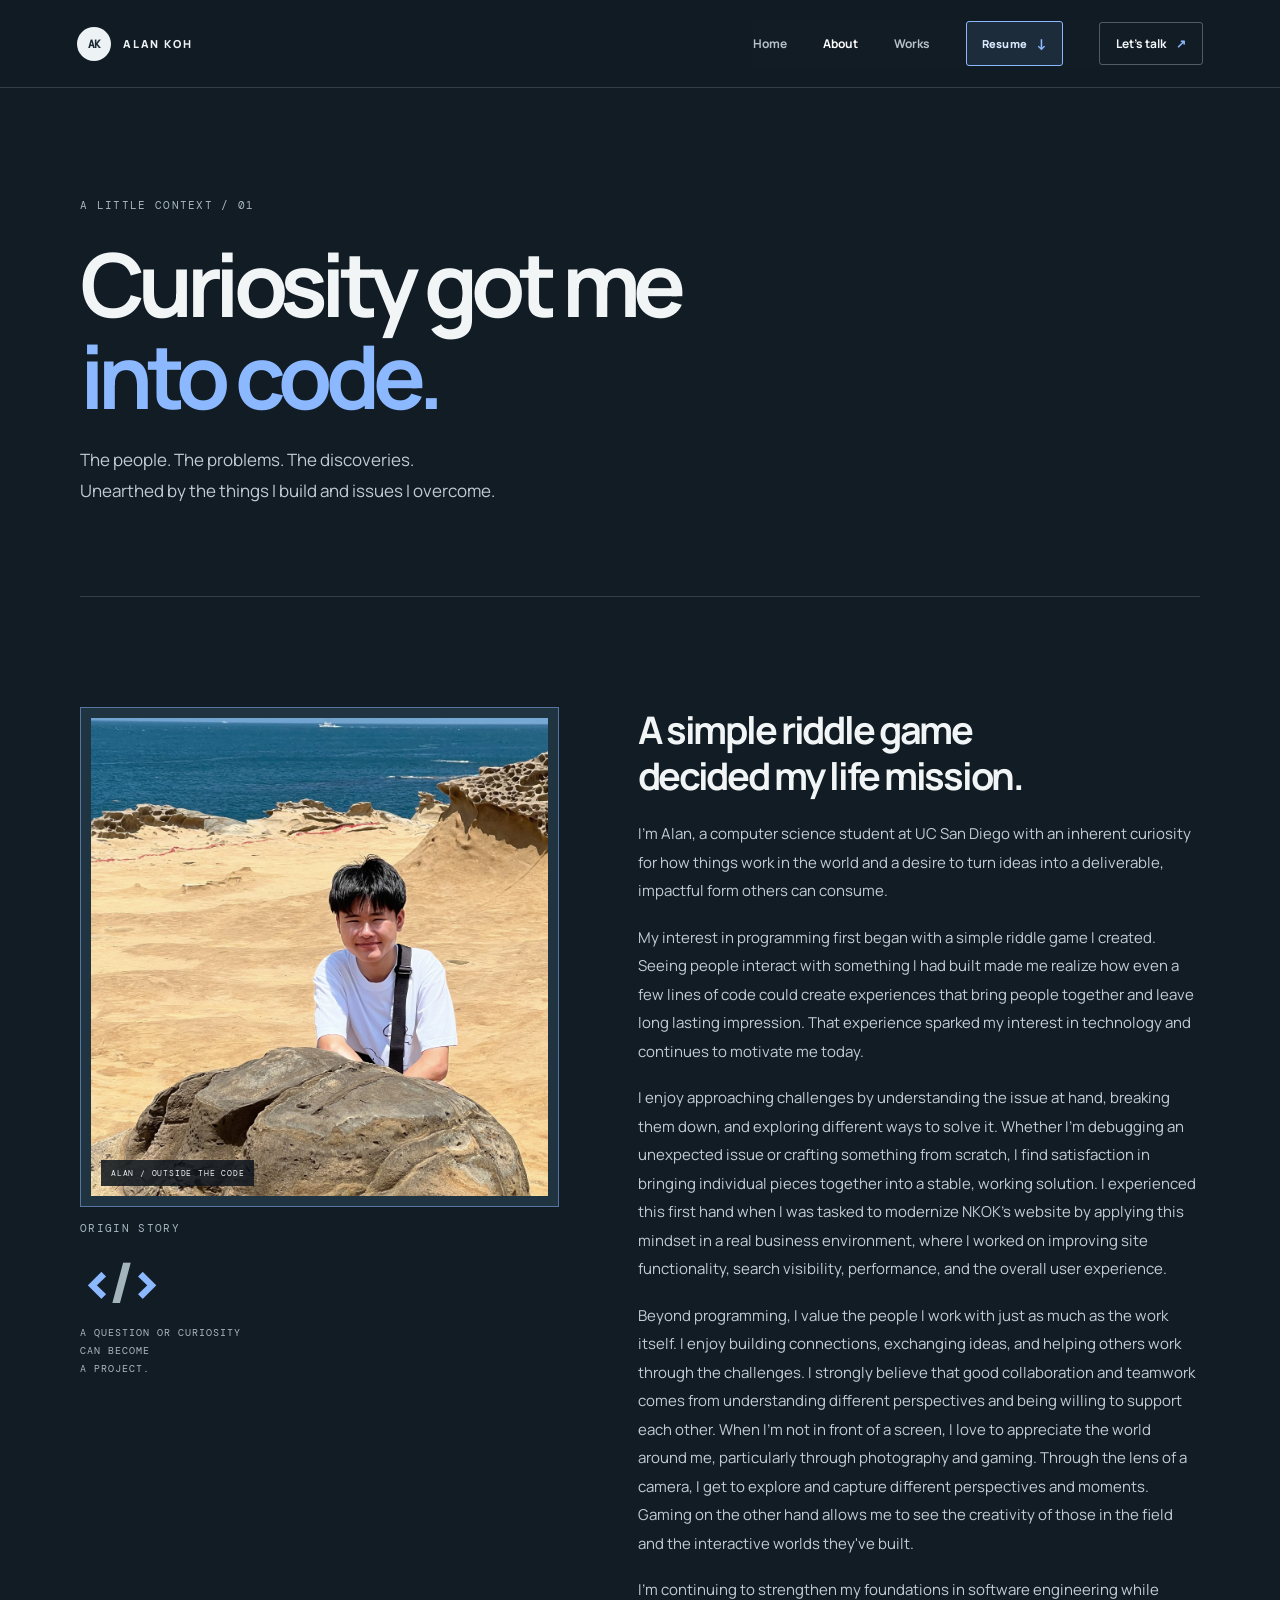
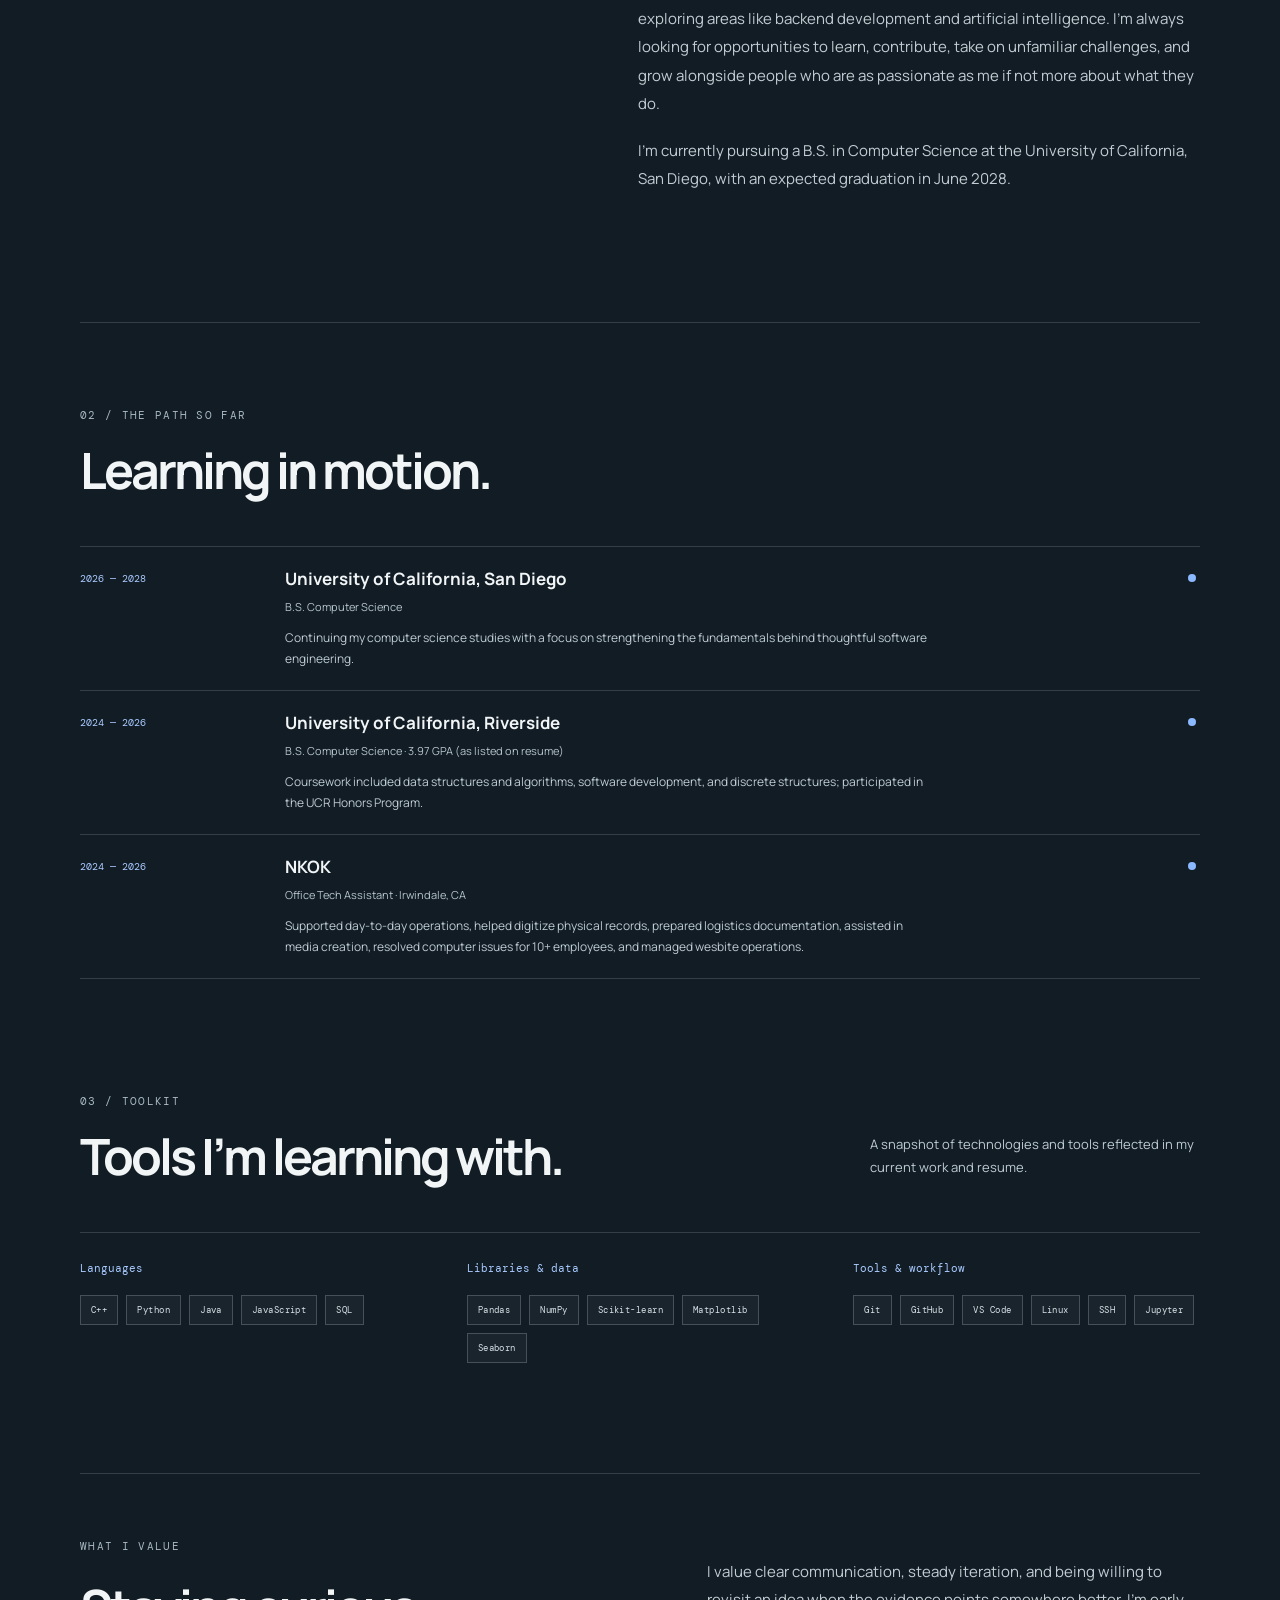
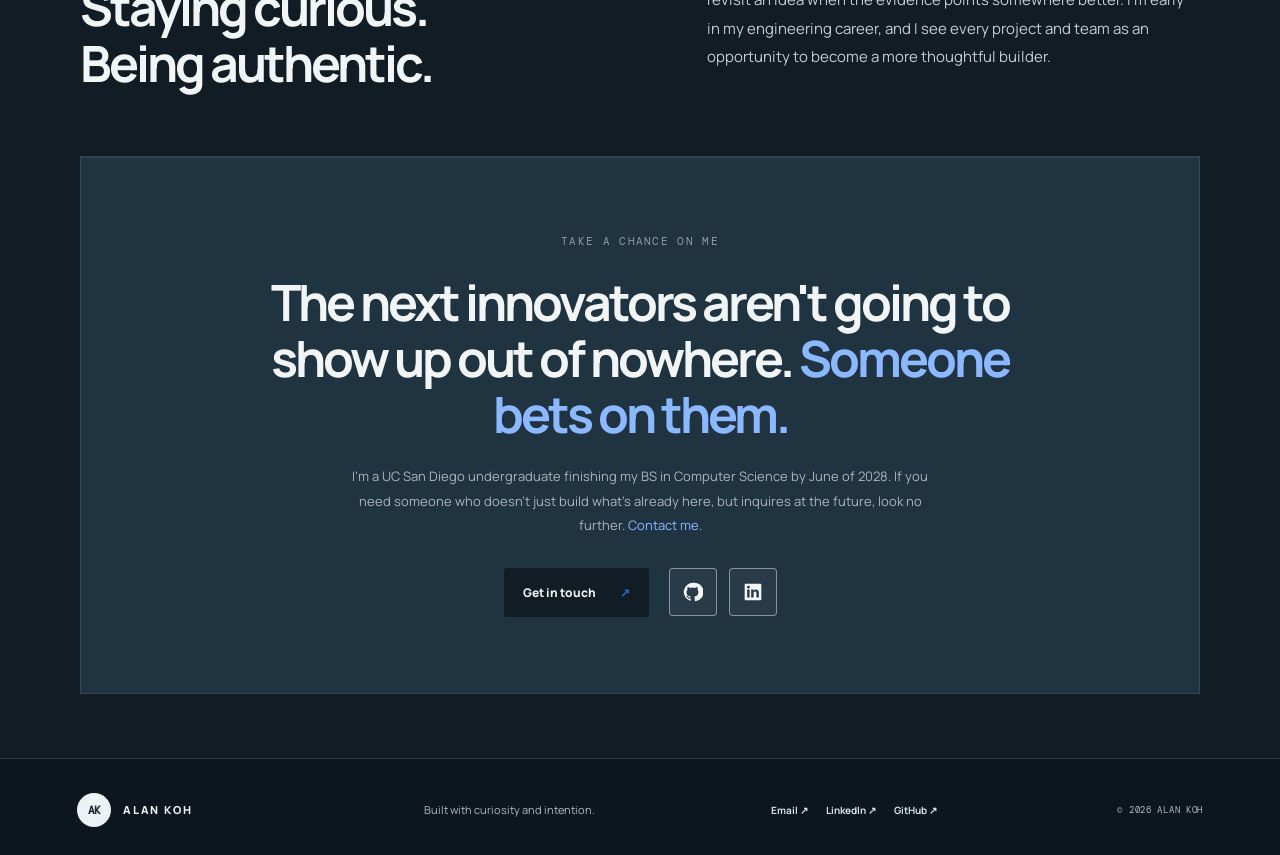
==== commit 6d6cc78d: "Fixed margins on closing box & updated descriptions" ====
--- a/about.html
+++ b/about.html
@@ -11,7 +11,7 @@
 <body><div class="site-shell">
 <header class="site-header"><a class="wordmark" href="index.html"><span class="wordmark-mark">AK</span><span>ALAN KOH</span></a><button class="menu-toggle" aria-label="Toggle navigation" aria-expanded="false"><span></span><span></span></button><nav class="main-nav" aria-label="Main navigation"><a href="index.html">Home</a><a class="active" href="about.html">About</a><a href="works.html">Works</a><a class="nav-resume" href="assets/documents/Alan-Koh-Resume.pdf" target="_blank" rel="noreferrer">Resume <span>↓</span></a><a class="nav-contact" href="mailto:80-brevets-wards@icloud.com">Let’s talk <span>↗</span></a></nav></header>
 <main>
-  <section class="page-hero section-wrap"><p class="eyebrow">A LITTLE CONTEXT / 01</p><h1>Curiosity got me<br><span class="accent-text">into code.</span></h1><p class="page-lede">The people, problems, and small discoveries behind the things I build.</p></section>
+  <section class="page-hero section-wrap"><p class="eyebrow">A LITTLE CONTEXT / 01</p><h1>Curiosity got me<br><span class="accent-text">into code.</span></h1><p class="page-lede">The people. The problems. The discoveries.<br>Unearthed by the things I build and issues I overcome.</p></section>
   <section class="section-wrap about-story"><div class="about-left-column"><div class="about-photo"><img src="assets/images/about-me.jpeg" alt="Alan Koh" loading="lazy"><span>ALAN / OUTSIDE THE CODE</span></div><div class="story-aside"><p class="eyebrow">ORIGIN STORY</p><div class="story-mark">&lt;<span>/</span>&gt;</div><p class="mono-note">A QUESTION OR CURIOSITY<br>CAN BECOME<br>A PROJECT.</p></div></div><div class="story-body"><h2>A simple riddle game<br>decided my life mission.</h2><p>I'm Alan, a computer science student at UC San Diego with an inherent curiosity for how things work in the world and a desire to turn ideas into a deliverable, impactful form others can consume.</p><p>My interest in programming first began with a simple riddle game I created. Seeing people interact with something I had built made me realize how even a few lines of code could create experiences that bring people together and leave long lasting impression. That experience sparked my interest in technology and continues to motivate me today.</p><p>I enjoy approaching challenges by understanding the issue at hand, breaking them down, and exploring different ways to solve it. Whether I'm debugging an unexpected issue or crafting something from scratch, I find satisfaction in bringing individual pieces together into a stable, working solution. I experienced this first hand when I was tasked to modernize NKOK's website by applying this mindset in a real business environment, where I worked on improving site functionality, search visibility, performance, and the overall user experience.</p><p>Beyond programming, I value the people I work with just as much as the work itself. I enjoy building connections, exchanging ideas, and helping others work through the challenges. I strongly believe that good collaboration and teamwork comes from understanding different perspectives and being willing to support each other. When I'm not in front of a screen, I love to appreciate the world around me, particularly through photography and gaming. Through the lens of a camera, I get to explore and capture different perspectives and moments. Gaming on the other hand allows me to see the creativity of those in the field and the interactive worlds they've built.</p><p>I'm continuing to strengthen my foundations in software engineering while exploring areas like backend development and artificial intelligence. I'm always looking for opportunities to learn, contribute, take on unfamiliar challenges, and grow alongside people who are as passionate as me if not more about what they do.</p><p>I’m currently pursuing a B.S. in Computer Science at the University of California, San Diego, with an expected graduation in June 2028.</p></div></section>
   <section class="section-wrap timeline-section"><div class="section-heading"><div><p class="eyebrow">02 / THE PATH SO FAR</p><h2>Learning in motion.</h2></div></div><div class="timeline">
     <article class="timeline-item"><div class="timeline-date">2026 — 2028</div><div><h3>University of California, San Diego</h3><p class="timeline-role">B.S. Computer Science</p><p>Continuing my computer science studies with a focus on strengthening the fundamentals behind thoughtful software engineering.</p></div><span class="timeline-dot"></span></article>
@@ -25,15 +25,15 @@
   </div></section>
   <section class="section-wrap about-note"><div><p class="eyebrow">WHAT I VALUE</p><h2>Staying curious.<br>Being authentic.</h2></div><p>I value clear communication, steady iteration, and being willing to revisit an idea when the evidence points somewhere better. I’m early in my engineering career, and I see every project and team as an opportunity to become a more thoughtful builder.</p></section>
   <section class="section-wrap closing-cta">
-        <p class="eyebrow">INTO THE UNKNOWN</p>
-        <h2>Looking for more than just another <span class="accent-text">coding typewriter?</span></h2>
+        <p class="eyebrow">TAKE A CHANCE ON ME</p>
+        <h2>The next innovators aren't going to show up out of nowhere.<span class="accent-text"> Someone bets on them.</span></h2>
         <p>I'm a UC San Diego undergraduate finishing my BS in Computer Science by June of 2028. If you need someone who doesn't just build what's already here, but inquires at the future, look no further. <span class="accent-text">Contact me</span>.</p>
         <div class="closing-actions">
           <a class="button button-primary" href="mailto:80-brevets-wards@icloud.com">Get in touch <span>↗</span></a>
           <a class="social-button" href="https://github.com/TheMining2" target="_blank" rel="noopener noreferrer" aria-label="Visit Alan Koh on GitHub" title="GitHub"><svg viewBox="0 0 24 24" aria-hidden="true"><path d="M12 .9a11.1 11.1 0 0 0-3.51 21.63c.55.1.76-.24.76-.54v-2.08c-3.1.67-3.76-1.32-3.76-1.32-.5-1.28-1.23-1.62-1.23-1.62-1.01-.69.08-.68.08-.68 1.12.08 1.71 1.15 1.71 1.15 1 .1.1 2.01 2.65 1.5.1-.72.39-1.22.7-1.5-2.48-.28-5.09-1.24-5.09-5.53 0-1.22.44-2.22 1.15-3-.12-.28-.5-1.42.11-2.96 0 0 .94-.3 3.05 1.15a10.6 10.6 0 0 1 5.55 0c2.11-1.45 3.05-1.15 3.05-1.15.61 1.54.23 2.68.11 2.96.72.78 1.15 1.78 1.15 3 0 4.3-2.61 5.24-5.1 5.52.4.35.75 1.03.75 2.08v3.08c0 .3.2.65.77.54A11.1 11.1 0 0 0 12 .9Z"/></svg></a>
           <a class="social-button" href="https://www.linkedin.com/in/alankoh-b17782332/" target="_blank" rel="noopener noreferrer" aria-label="Visit Alan Koh on LinkedIn" title="LinkedIn"><svg viewBox="0 0 24 24" aria-hidden="true"><path d="M20.45 2H3.55C2.69 2 2 2.68 2 3.52v16.96c0 .84.69 1.52 1.55 1.52h16.9c.86 0 1.55-.68 1.55-1.52V3.52c0-.84-.69-1.52-1.55-1.52ZM7.93 18.7H4.96V9.14h2.97v9.56ZM6.45 7.83a1.72 1.72 0 1 1 .02-3.44 1.72 1.72 0 0 1-.02 3.44ZM19.04 18.7h-2.96v-4.65c0-1.11-.02-2.54-1.55-2.54-1.55 0-1.79 1.21-1.79 2.46v4.73H9.78V9.14h2.84v1.31h.04c.4-.75 1.36-1.55 2.8-1.55 3 0 3.58 1.98 3.58 4.56v5.24Z"/></svg></a>
         </div>
-      </section>
+  </section>
 </main>
 <footer class="site-footer"><a class="wordmark" href="index.html"><span class="wordmark-mark">AK</span><span>ALAN KOH</span></a><p>Built with curiosity and intention.</p><div class="footer-links"><a href="mailto:80-brevets-wards@icloud.com">Email ↗</a><a href="https://www.linkedin.com/in/alnkkoh/" target="_blank" rel="noreferrer">LinkedIn ↗</a><a href="https://github.com/TheMining2" target="_blank" rel="noreferrer">GitHub ↗</a></div><small>© <span data-year></span> ALAN KOH</small></footer>
 </div></body></html>
--- a/assets/style.css
+++ b/assets/style.css
@@ -51,7 +51,7 @@
 @media(max-width:800px){.about-photo,.story-aside,.story-body{grid-column:1;grid-row:auto}}
 
 /* Homepage closing links and the repositioned, high-contrast interest ticker. */
-.closing-cta{margin-bottom:0}
+.closing-cta{margin-bottom:64px}
 .closing-actions{display:flex;justify-content:center;align-items:center;gap:12px;flex-wrap:wrap}
 .closing-actions .button{margin-right:8px}
 .social-button{width:48px;height:48px;display:inline-grid;place-items:center;border:1px solid rgba(234,240,243,.5);border-radius:4px;color:#f2f6f8;background:rgba(255,255,255,.045);transition:background-color .18s ease,border-color .18s ease}
